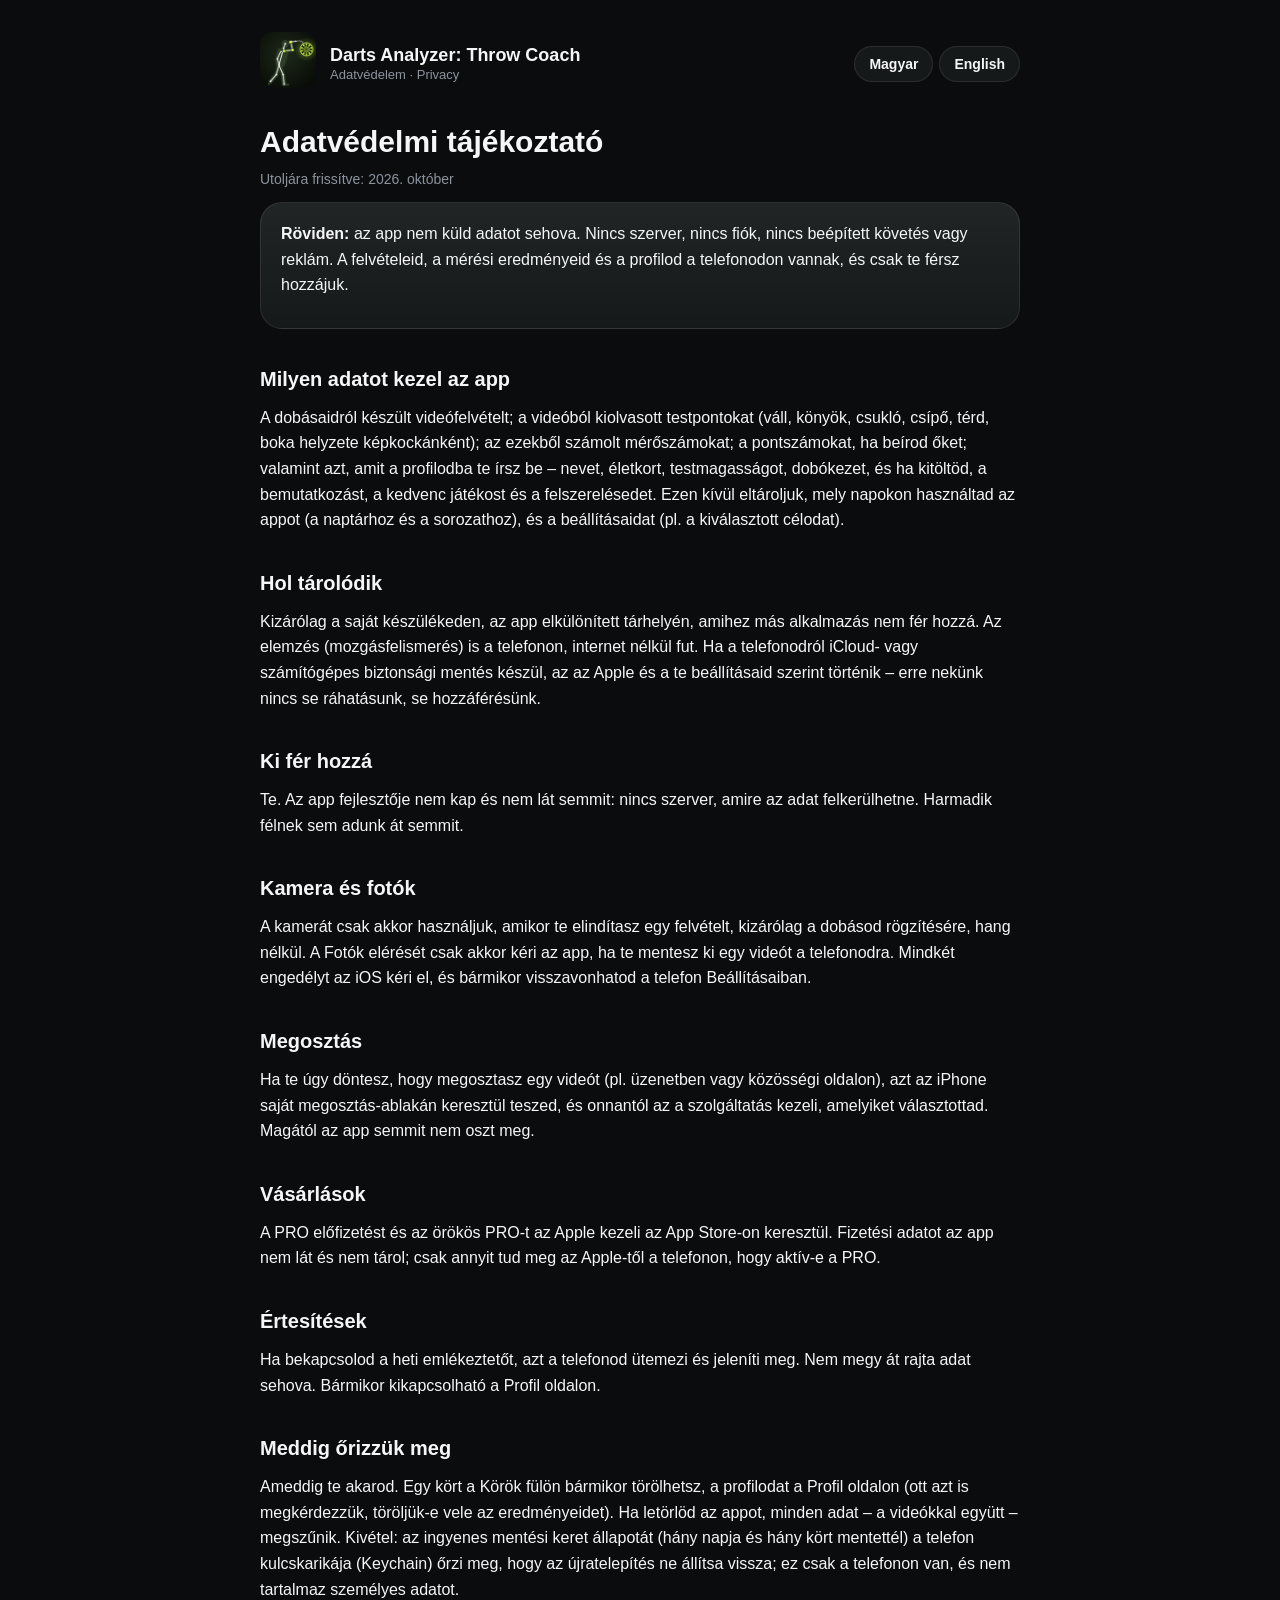
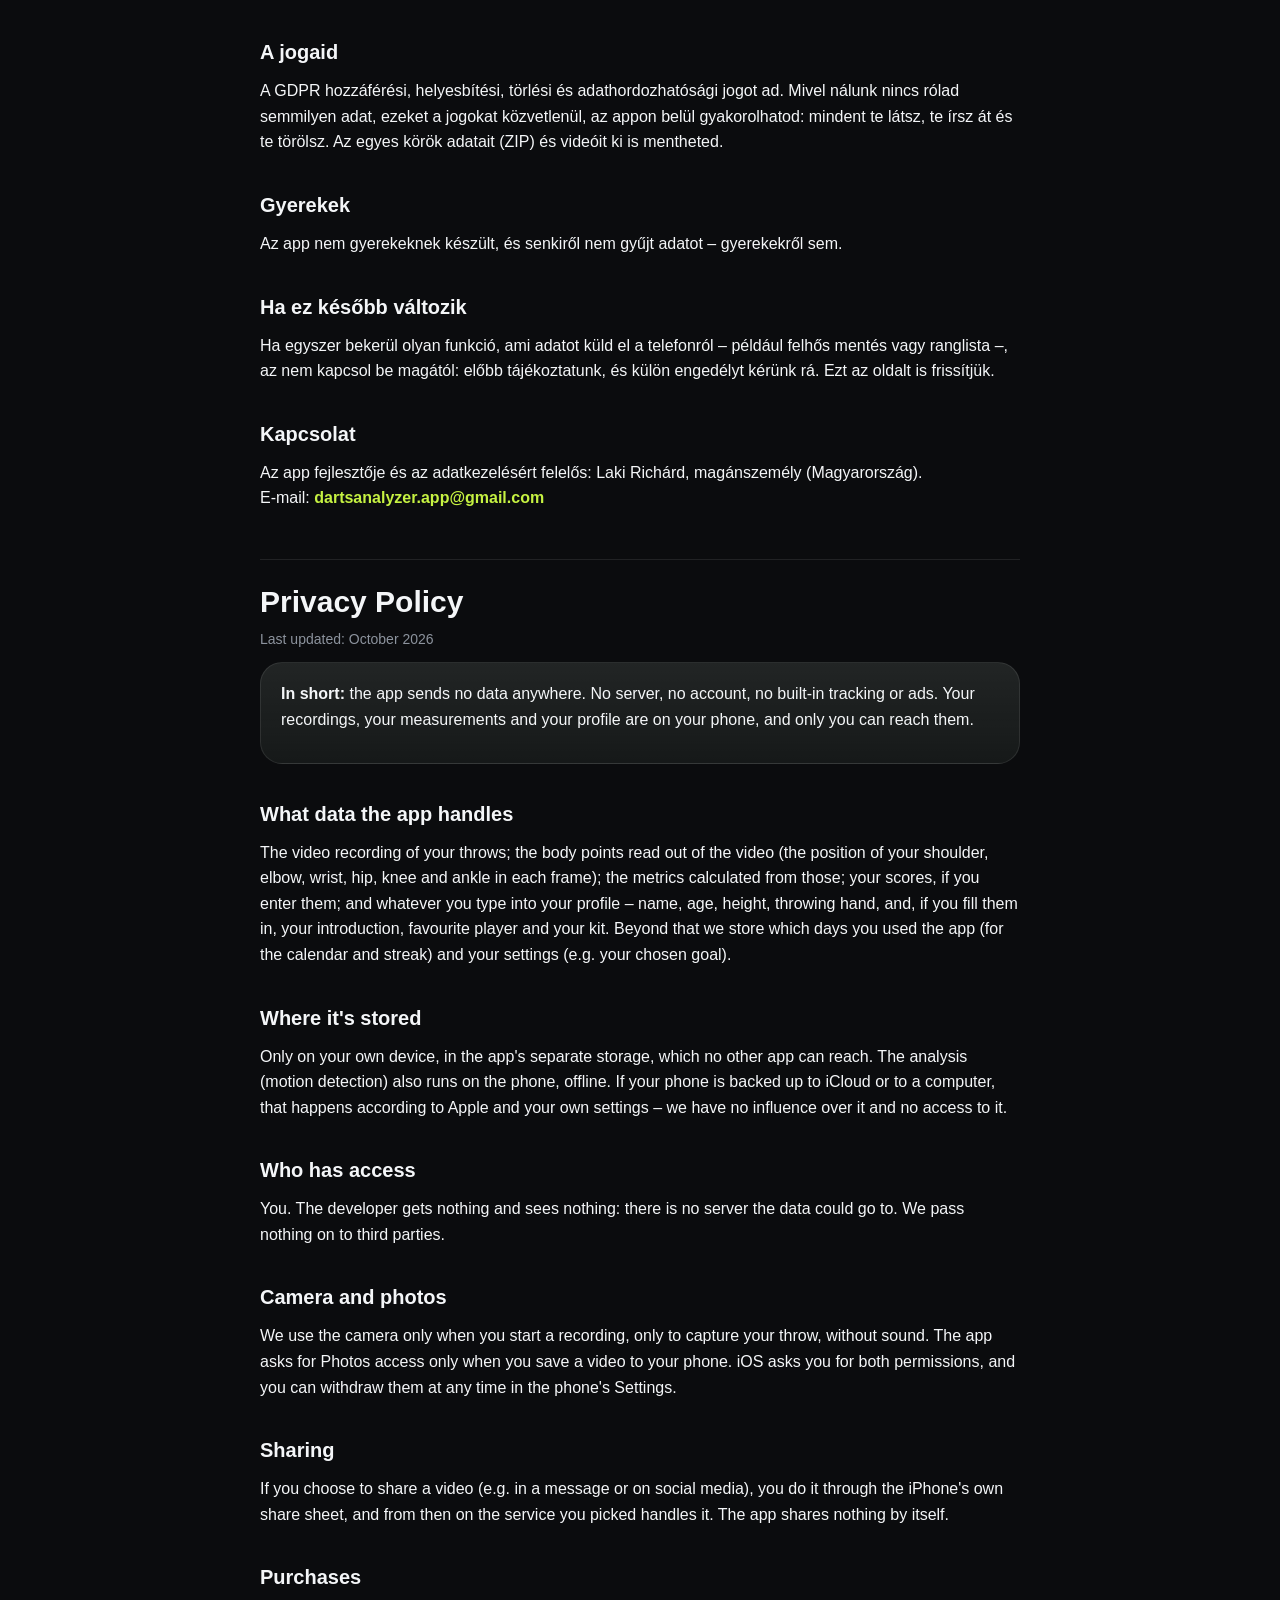
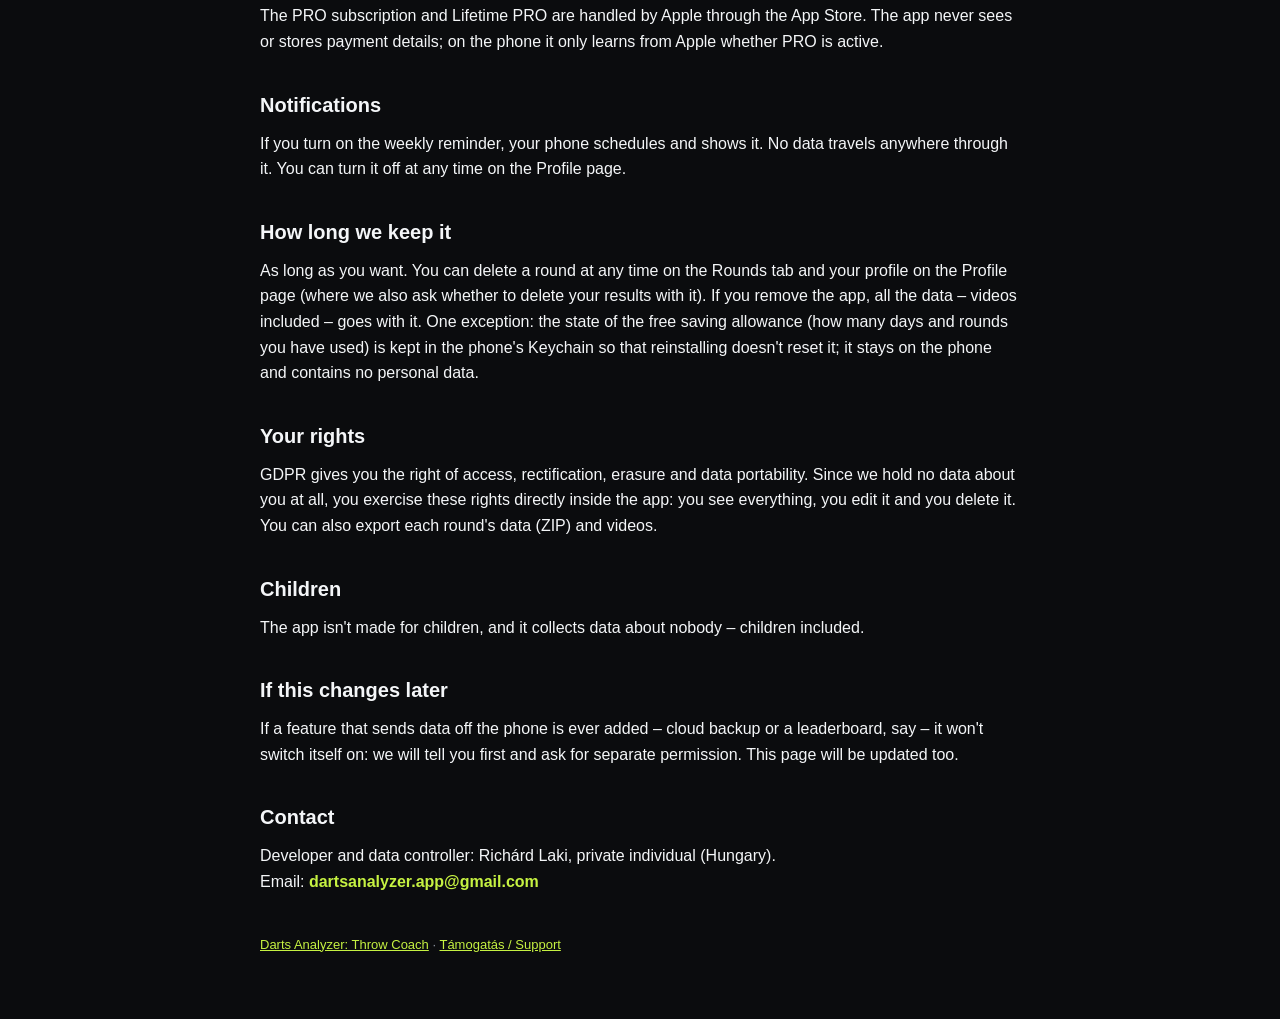
==== privacy.html @ eef60402 "Add files via upload" ====
<!doctype html>
<html lang="hu">
<head>
<meta charset="utf-8">
<meta name="viewport" content="width=device-width, initial-scale=1, viewport-fit=cover">
<title>Adatvédelem – Darts Analyzer</title>
<meta name="description" content="A Darts Analyzer: Throw Coach adatvédelmi tájékoztatója. / Privacy policy.">
<link rel="icon" href="favicon.png">
<link rel="apple-touch-icon" href="apple-touch-icon.png">
<link rel="stylesheet" href="style.css">
</head>
<body>
<div class="wrap">
  <header class="top">
    <a href="index.html"><img src="icon.png" alt="Darts Analyzer"></a>
    <div class="name">Darts Analyzer: Throw Coach<small>Adatvédelem · Privacy</small></div>
    <nav class="lang"><a href="#hu">Magyar</a><a href="#en">English</a></nav>
  </header>

  <!-- ===================== MAGYAR ===================== -->
  <section id="hu">
    <h1>Adatvédelmi tájékoztató</h1>
    <p class="muted">Utoljára frissítve: 2026. október</p>

    <div class="card">
      <p><strong>Röviden:</strong> az app nem küld adatot sehova. Nincs szerver, nincs fiók, nincs beépített követés vagy reklám. A felvételeid, a mérési eredményeid és a profilod a telefonodon vannak, és csak te férsz hozzájuk.</p>
    </div>

    <h2>Milyen adatot kezel az app</h2>
    <p>A dobásaidról készült videófelvételt; a videóból kiolvasott testpontokat (váll, könyök, csukló, csípő, térd, boka helyzete képkockánként); az ezekből számolt mérőszámokat; a pontszámokat, ha beírod őket; valamint azt, amit a profilodba te írsz be – nevet, életkort, testmagasságot, dobókezet, és ha kitöltöd, a bemutatkozást, a kedvenc játékost és a felszerelésedet. Ezen kívül eltároljuk, mely napokon használtad az appot (a naptárhoz és a sorozathoz), és a beállításaidat (pl. a kiválasztott célodat).</p>

    <h2>Hol tárolódik</h2>
    <p>Kizárólag a saját készülékeden, az app elkülönített tárhelyén, amihez más alkalmazás nem fér hozzá. Az elemzés (mozgásfelismerés) is a telefonon, internet nélkül fut. Ha a telefonodról iCloud- vagy számítógépes biztonsági mentés készül, az az Apple és a te beállításaid szerint történik – erre nekünk nincs se ráhatásunk, se hozzáférésünk.</p>

    <h2>Ki fér hozzá</h2>
    <p>Te. Az app fejlesztője nem kap és nem lát semmit: nincs szerver, amire az adat felkerülhetne. Harmadik félnek sem adunk át semmit.</p>

    <h2>Kamera és fotók</h2>
    <p>A kamerát csak akkor használjuk, amikor te elindítasz egy felvételt, kizárólag a dobásod rögzítésére, hang nélkül. A Fotók elérését csak akkor kéri az app, ha te mentesz ki egy videót a telefonodra. Mindkét engedélyt az iOS kéri el, és bármikor visszavonhatod a telefon Beállításaiban.</p>

    <h2>Megosztás</h2>
    <p>Ha te úgy döntesz, hogy megosztasz egy videót (pl. üzenetben vagy közösségi oldalon), azt az iPhone saját megosztás-ablakán keresztül teszed, és onnantól az a szolgáltatás kezeli, amelyiket választottad. Magától az app semmit nem oszt meg.</p>

    <h2>Vásárlások</h2>
    <p>A PRO előfizetést és az örökös PRO-t az Apple kezeli az App Store-on keresztül. Fizetési adatot az app nem lát és nem tárol; csak annyit tud meg az Apple-től a telefonon, hogy aktív-e a PRO.</p>

    <h2>Értesítések</h2>
    <p>Ha bekapcsolod a heti emlékeztetőt, azt a telefonod ütemezi és jeleníti meg. Nem megy át rajta adat sehova. Bármikor kikapcsolható a Profil oldalon.</p>

    <h2>Meddig őrizzük meg</h2>
    <p>Ameddig te akarod. Egy kört a Körök fülön bármikor törölhetsz, a profilodat a Profil oldalon (ott azt is megkérdezzük, töröljük-e vele az eredményeidet). Ha letörlöd az appot, minden adat – a videókkal együtt – megszűnik. Kivétel: az ingyenes mentési keret állapotát (hány napja és hány kört mentettél) a telefon kulcskarikája (Keychain) őrzi meg, hogy az újratelepítés ne állítsa vissza; ez csak a telefonon van, és nem tartalmaz személyes adatot.</p>

    <h2>A jogaid</h2>
    <p>A GDPR hozzáférési, helyesbítési, törlési és adathordozhatósági jogot ad. Mivel nálunk nincs rólad semmilyen adat, ezeket a jogokat közvetlenül, az appon belül gyakorolhatod: mindent te látsz, te írsz át és te törölsz. Az egyes körök adatait (ZIP) és videóit ki is mentheted.</p>

    <h2>Gyerekek</h2>
    <p>Az app nem gyerekeknek készült, és senkiről nem gyűjt adatot – gyerekekről sem.</p>

    <h2>Ha ez később változik</h2>
    <p>Ha egyszer bekerül olyan funkció, ami adatot küld el a telefonról – például felhős mentés vagy ranglista –, az nem kapcsol be magától: előbb tájékoztatunk, és külön engedélyt kérünk rá. Ezt az oldalt is frissítjük.</p>

    <h2>Kapcsolat</h2>
    <p>Az app fejlesztője és az adatkezelésért felelős: Laki Richárd, magánszemély (Magyarország).<br>
    E-mail: <span class="email">dartsanalyzer.app@gmail.com</span></p>
  </section>

  <hr>

  <!-- ===================== ENGLISH ===================== -->
  <section id="en" lang="en">
    <h1>Privacy Policy</h1>
    <p class="muted">Last updated: October 2026</p>

    <div class="card">
      <p><strong>In short:</strong> the app sends no data anywhere. No server, no account, no built-in tracking or ads. Your recordings, your measurements and your profile are on your phone, and only you can reach them.</p>
    </div>

    <h2>What data the app handles</h2>
    <p>The video recording of your throws; the body points read out of the video (the position of your shoulder, elbow, wrist, hip, knee and ankle in each frame); the metrics calculated from those; your scores, if you enter them; and whatever you type into your profile – name, age, height, throwing hand, and, if you fill them in, your introduction, favourite player and your kit. Beyond that we store which days you used the app (for the calendar and streak) and your settings (e.g. your chosen goal).</p>

    <h2>Where it's stored</h2>
    <p>Only on your own device, in the app's separate storage, which no other app can reach. The analysis (motion detection) also runs on the phone, offline. If your phone is backed up to iCloud or to a computer, that happens according to Apple and your own settings – we have no influence over it and no access to it.</p>

    <h2>Who has access</h2>
    <p>You. The developer gets nothing and sees nothing: there is no server the data could go to. We pass nothing on to third parties.</p>

    <h2>Camera and photos</h2>
    <p>We use the camera only when you start a recording, only to capture your throw, without sound. The app asks for Photos access only when you save a video to your phone. iOS asks you for both permissions, and you can withdraw them at any time in the phone's Settings.</p>

    <h2>Sharing</h2>
    <p>If you choose to share a video (e.g. in a message or on social media), you do it through the iPhone's own share sheet, and from then on the service you picked handles it. The app shares nothing by itself.</p>

    <h2>Purchases</h2>
    <p>The PRO subscription and Lifetime PRO are handled by Apple through the App Store. The app never sees or stores payment details; on the phone it only learns from Apple whether PRO is active.</p>

    <h2>Notifications</h2>
    <p>If you turn on the weekly reminder, your phone schedules and shows it. No data travels anywhere through it. You can turn it off at any time on the Profile page.</p>

    <h2>How long we keep it</h2>
    <p>As long as you want. You can delete a round at any time on the Rounds tab and your profile on the Profile page (where we also ask whether to delete your results with it). If you remove the app, all the data – videos included – goes with it. One exception: the state of the free saving allowance (how many days and rounds you have used) is kept in the phone's Keychain so that reinstalling doesn't reset it; it stays on the phone and contains no personal data.</p>

    <h2>Your rights</h2>
    <p>GDPR gives you the right of access, rectification, erasure and data portability. Since we hold no data about you at all, you exercise these rights directly inside the app: you see everything, you edit it and you delete it. You can also export each round's data (ZIP) and videos.</p>

    <h2>Children</h2>
    <p>The app isn't made for children, and it collects data about nobody – children included.</p>

    <h2>If this changes later</h2>
    <p>If a feature that sends data off the phone is ever added – cloud backup or a leaderboard, say – it won't switch itself on: we will tell you first and ask for separate permission. This page will be updated too.</p>

    <h2>Contact</h2>
    <p>Developer and data controller: Richárd Laki, private individual (Hungary).<br>
    Email: <span class="email">dartsanalyzer.app@gmail.com</span></p>
  </section>

  <footer><a href="index.html">Darts Analyzer: Throw Coach</a> · <a href="support.html">Támogatás / Support</a></footer>
</div>
</body>
</html>
---- style.css ----
:root {
  --bg: #0B0C0E;
  --card: #161919;
  --stroke: rgba(255,255,255,0.09);
  --text: #F4F6F8;
  --muted: #8C939D;
  --accent: #C6F242;
  --ink: #0B0C0E;
  color-scheme: dark;
}
* { box-sizing: border-box; }
html { -webkit-text-size-adjust: 100%; }
body {
  margin: 0;
  background:
    radial-gradient(900px 500px at 15% -10%, rgba(198,242,66,0.14), transparent 60%),
    var(--bg);
  color: var(--text);
  font: 16px/1.6 -apple-system, BlinkMacSystemFont, "SF Pro Text", "Segoe UI", Roboto, Helvetica, Arial, sans-serif;
  padding: 0 16px;
}
.wrap { max-width: 760px; margin: 0 auto; padding: 32px 0 64px; }
a { color: var(--accent); }
header.top { display: flex; align-items: center; gap: 14px; margin-bottom: 28px; }
header.top img { width: 56px; height: 56px; border-radius: 13px; }
header.top .name { font-weight: 700; font-size: 18px; line-height: 1.2; }
header.top .name small { display: block; color: var(--muted); font-weight: 500; font-size: 13px; }
nav.lang { margin-left: auto; display: flex; gap: 6px; flex-wrap: wrap; }
nav.lang a, .pill {
  display: inline-block; padding: 6px 14px; border-radius: 999px;
  border: 1px solid var(--stroke); background: var(--card);
  color: var(--text); text-decoration: none; font-size: 14px; font-weight: 600;
}
h1 { font-size: 30px; line-height: 1.2; margin: 0 0 8px; text-wrap: balance; }
h2 { font-size: 20px; margin: 34px 0 10px; }
h3 { font-size: 16px; margin: 0 0 6px; }
p { margin: 0 0 12px; }
.muted { color: var(--muted); font-size: 14px; }
.card {
  background: linear-gradient(rgba(255,255,255,0.05), rgba(255,255,255,0)) , var(--card);
  border: 1px solid var(--stroke); border-radius: 22px;
  padding: 18px 20px; margin: 12px 0;
}
.grid { display: grid; grid-template-columns: repeat(auto-fit, minmax(220px, 1fr)); gap: 12px; }
.grid .card { margin: 0; }
.btn {
  display: inline-block; padding: 13px 22px; border-radius: 999px;
  background: var(--accent); color: var(--ink); font-weight: 700; text-decoration: none;
}
.email { font-weight: 700; color: var(--accent); user-select: all; word-break: break-all; }
hr { border: 0; border-top: 1px solid var(--stroke); margin: 48px 0 24px; }
ul { padding-left: 20px; margin: 0 0 12px; }
li { margin: 4px 0; }
details { border-top: 1px solid var(--stroke); padding: 12px 0; }
details:first-of-type { border-top: 0; }
summary { cursor: pointer; font-weight: 600; }
details p, details ul { margin-top: 8px; }
footer { color: var(--muted); font-size: 13px; margin-top: 40px; }
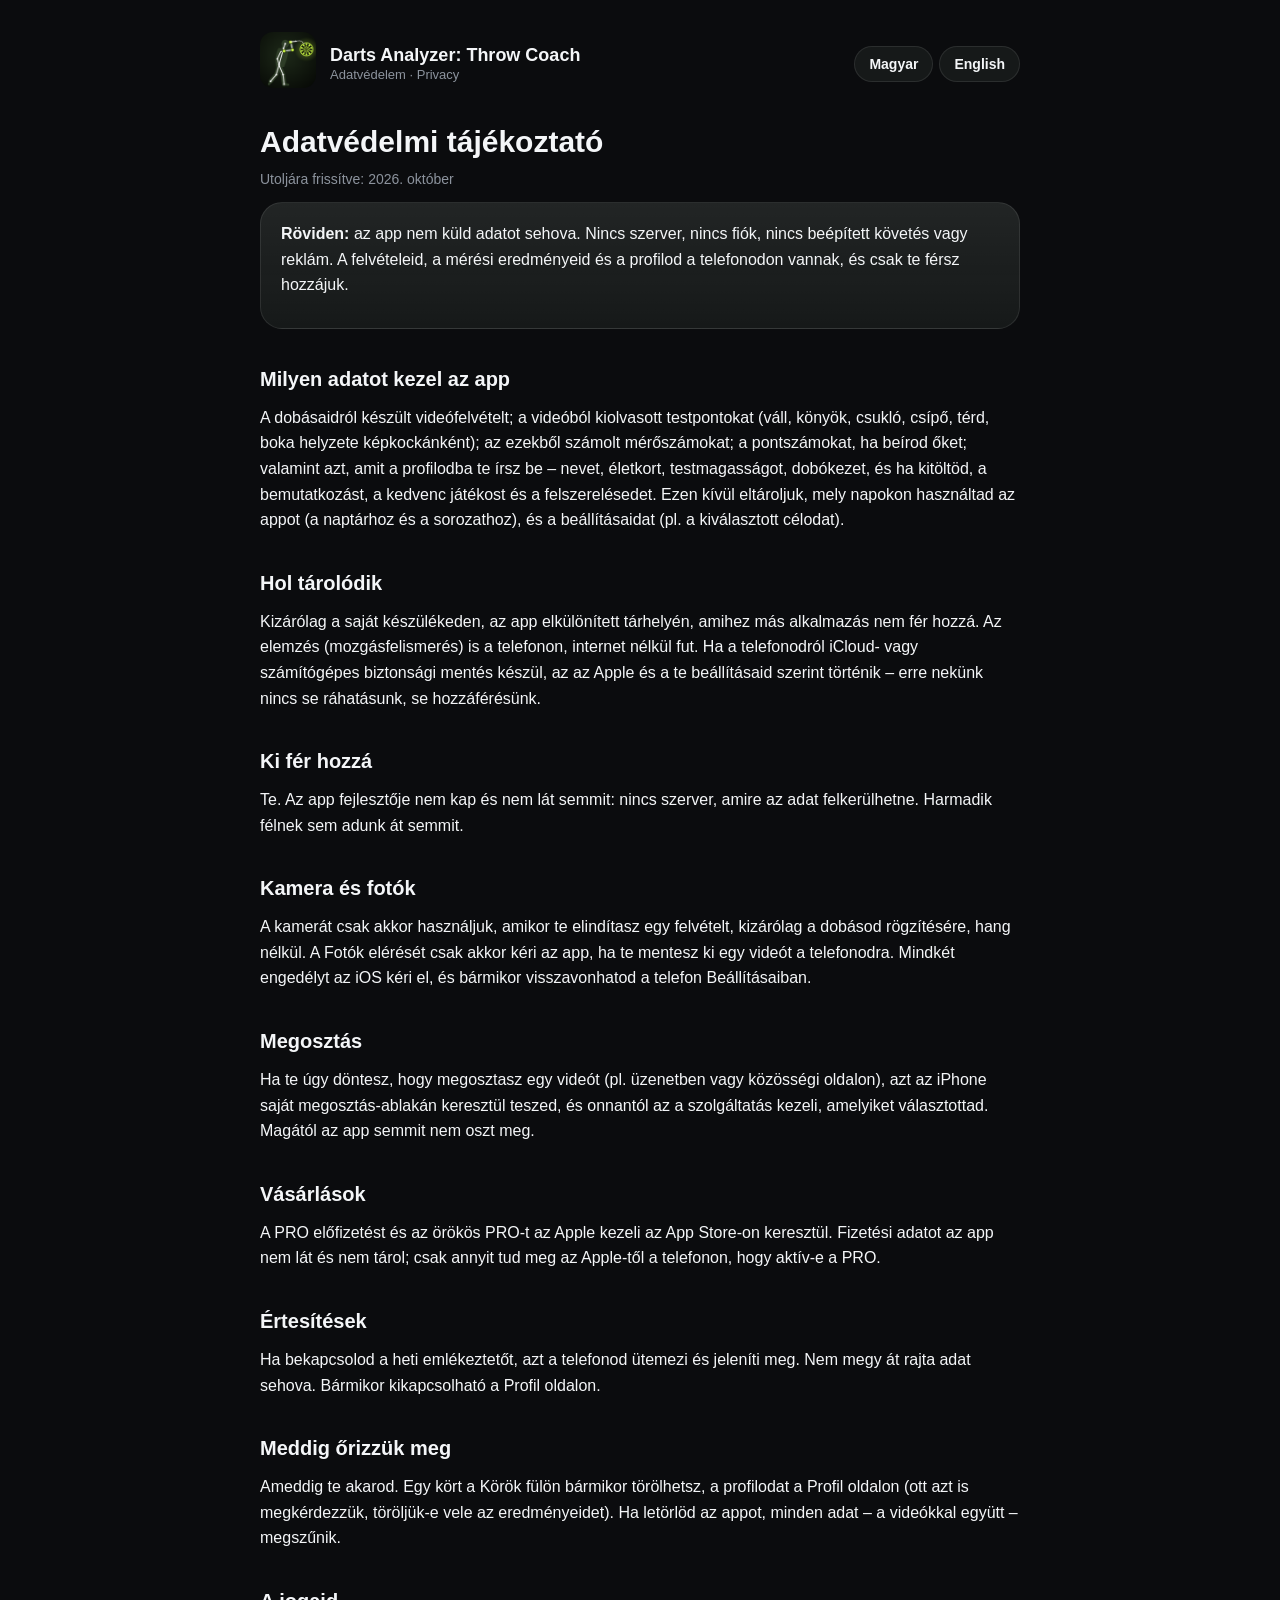
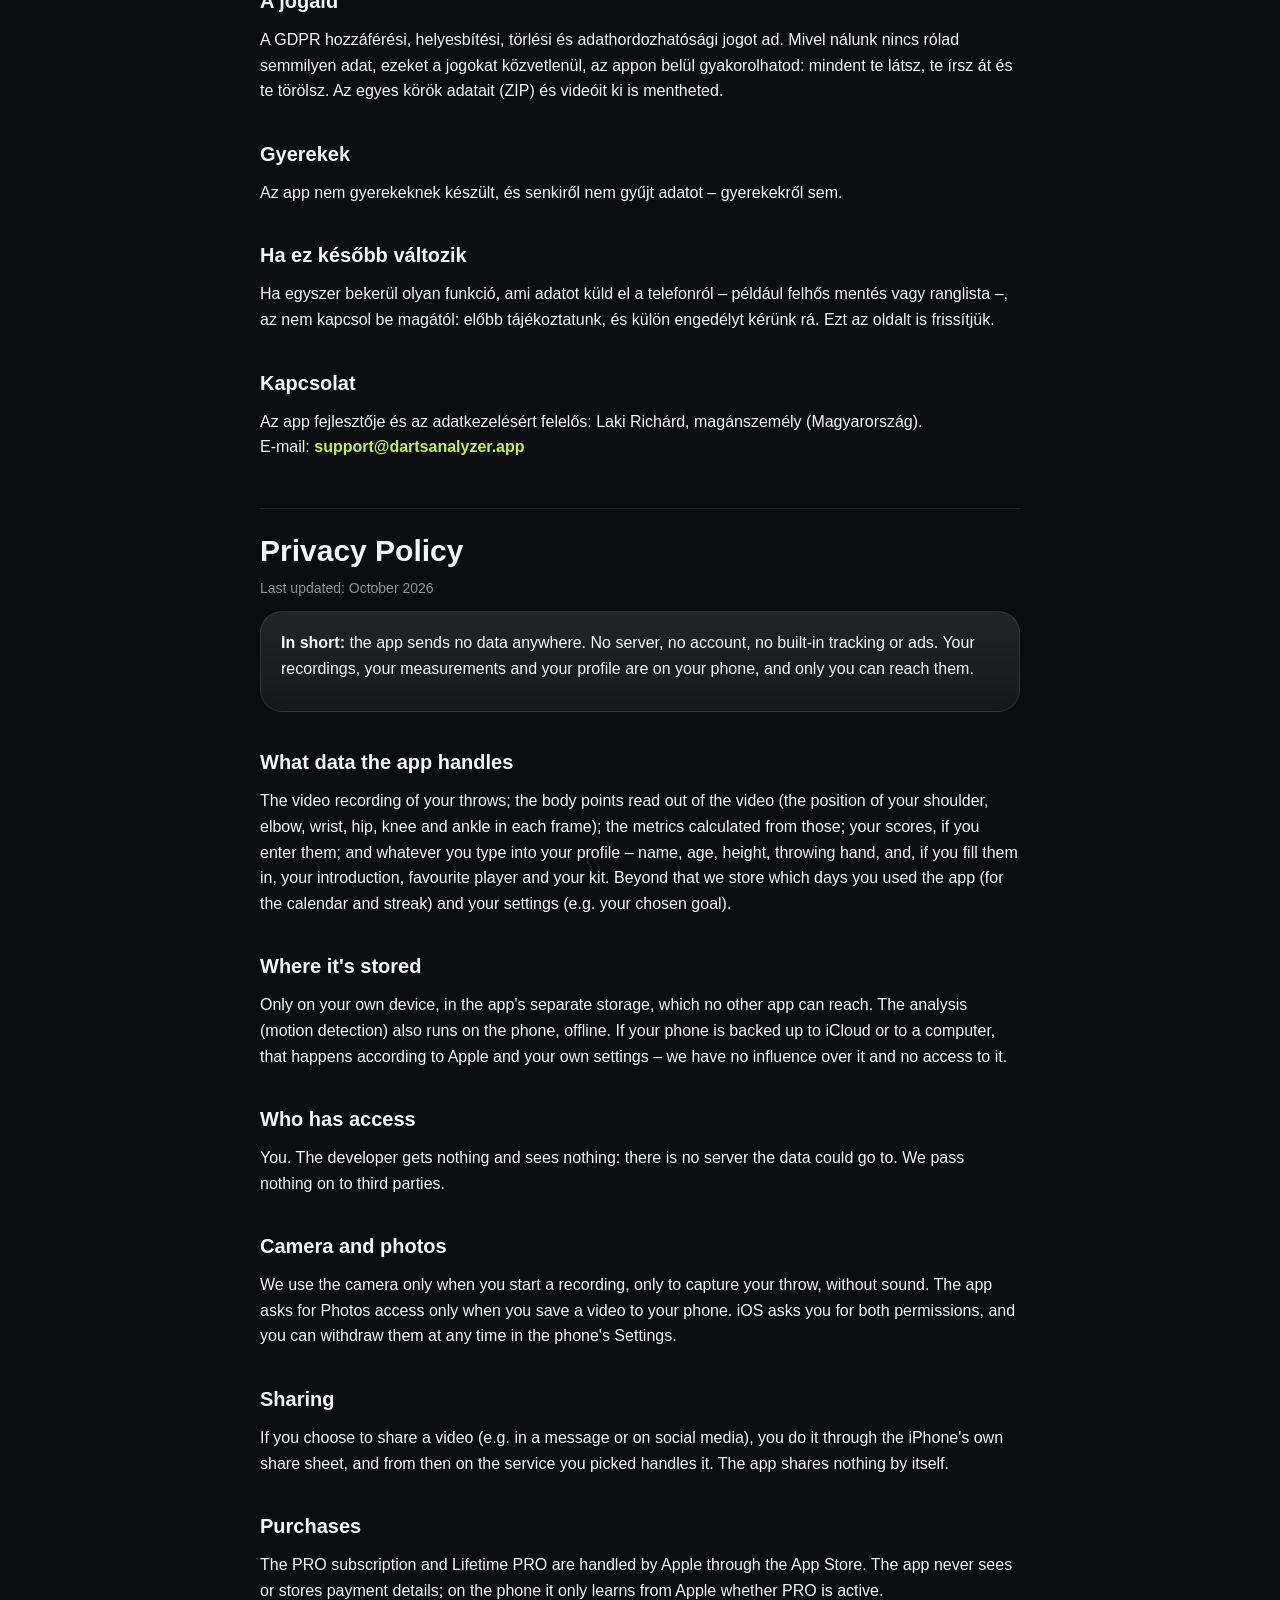
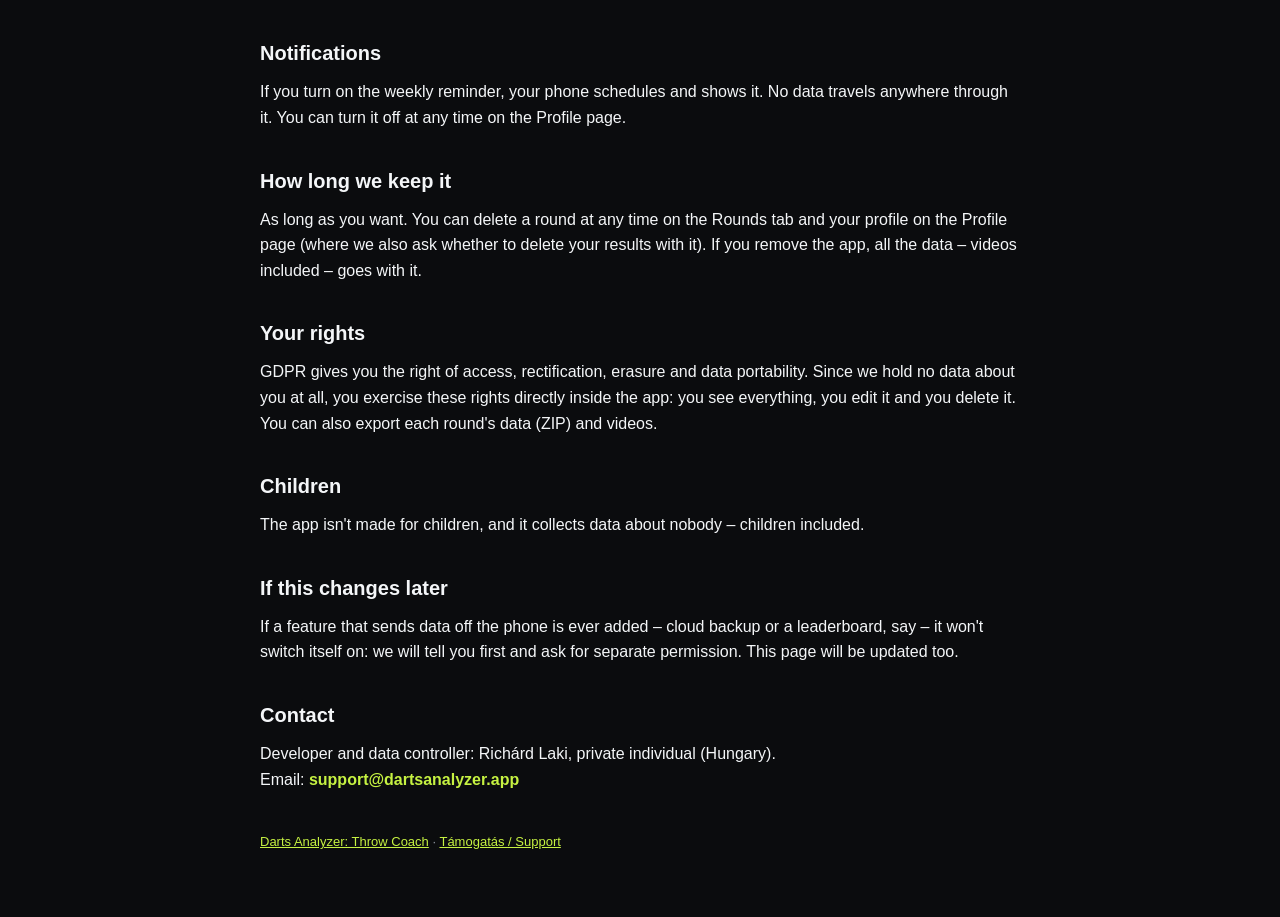
==== commit e0935b3c: "Add files via upload" ====
--- a/privacy.html
+++ b/privacy.html
@@ -48,7 +48,7 @@
     <p>Ha bekapcsolod a heti emlékeztetőt, azt a telefonod ütemezi és jeleníti meg. Nem megy át rajta adat sehova. Bármikor kikapcsolható a Profil oldalon.</p>
 
     <h2>Meddig őrizzük meg</h2>
-    <p>Ameddig te akarod. Egy kört a Körök fülön bármikor törölhetsz, a profilodat a Profil oldalon (ott azt is megkérdezzük, töröljük-e vele az eredményeidet). Ha letörlöd az appot, minden adat – a videókkal együtt – megszűnik. Kivétel: az ingyenes mentési keret állapotát (hány napja és hány kört mentettél) a telefon kulcskarikája (Keychain) őrzi meg, hogy az újratelepítés ne állítsa vissza; ez csak a telefonon van, és nem tartalmaz személyes adatot.</p>
+    <p>Ameddig te akarod. Egy kört a Körök fülön bármikor törölhetsz, a profilodat a Profil oldalon (ott azt is megkérdezzük, töröljük-e vele az eredményeidet). Ha letörlöd az appot, minden adat – a videókkal együtt – megszűnik.</p>
 
     <h2>A jogaid</h2>
     <p>A GDPR hozzáférési, helyesbítési, törlési és adathordozhatósági jogot ad. Mivel nálunk nincs rólad semmilyen adat, ezeket a jogokat közvetlenül, az appon belül gyakorolhatod: mindent te látsz, te írsz át és te törölsz. Az egyes körök adatait (ZIP) és videóit ki is mentheted.</p>
@@ -61,7 +61,7 @@
 
     <h2>Kapcsolat</h2>
     <p>Az app fejlesztője és az adatkezelésért felelős: Laki Richárd, magánszemély (Magyarország).<br>
-    E-mail: <span class="email">dartsanalyzer.app@gmail.com</span></p>
+    E-mail: <span class="email">support@dartsanalyzer.app</span></p>
   </section>
 
   <hr>
@@ -97,7 +97,7 @@
     <p>If you turn on the weekly reminder, your phone schedules and shows it. No data travels anywhere through it. You can turn it off at any time on the Profile page.</p>
 
     <h2>How long we keep it</h2>
-    <p>As long as you want. You can delete a round at any time on the Rounds tab and your profile on the Profile page (where we also ask whether to delete your results with it). If you remove the app, all the data – videos included – goes with it. One exception: the state of the free saving allowance (how many days and rounds you have used) is kept in the phone's Keychain so that reinstalling doesn't reset it; it stays on the phone and contains no personal data.</p>
+    <p>As long as you want. You can delete a round at any time on the Rounds tab and your profile on the Profile page (where we also ask whether to delete your results with it). If you remove the app, all the data – videos included – goes with it.</p>
 
     <h2>Your rights</h2>
     <p>GDPR gives you the right of access, rectification, erasure and data portability. Since we hold no data about you at all, you exercise these rights directly inside the app: you see everything, you edit it and you delete it. You can also export each round's data (ZIP) and videos.</p>
@@ -110,7 +110,7 @@
 
     <h2>Contact</h2>
     <p>Developer and data controller: Richárd Laki, private individual (Hungary).<br>
-    Email: <span class="email">dartsanalyzer.app@gmail.com</span></p>
+    Email: <span class="email">support@dartsanalyzer.app</span></p>
   </section>
 
   <footer><a href="index.html">Darts Analyzer: Throw Coach</a> · <a href="support.html">Támogatás / Support</a></footer>
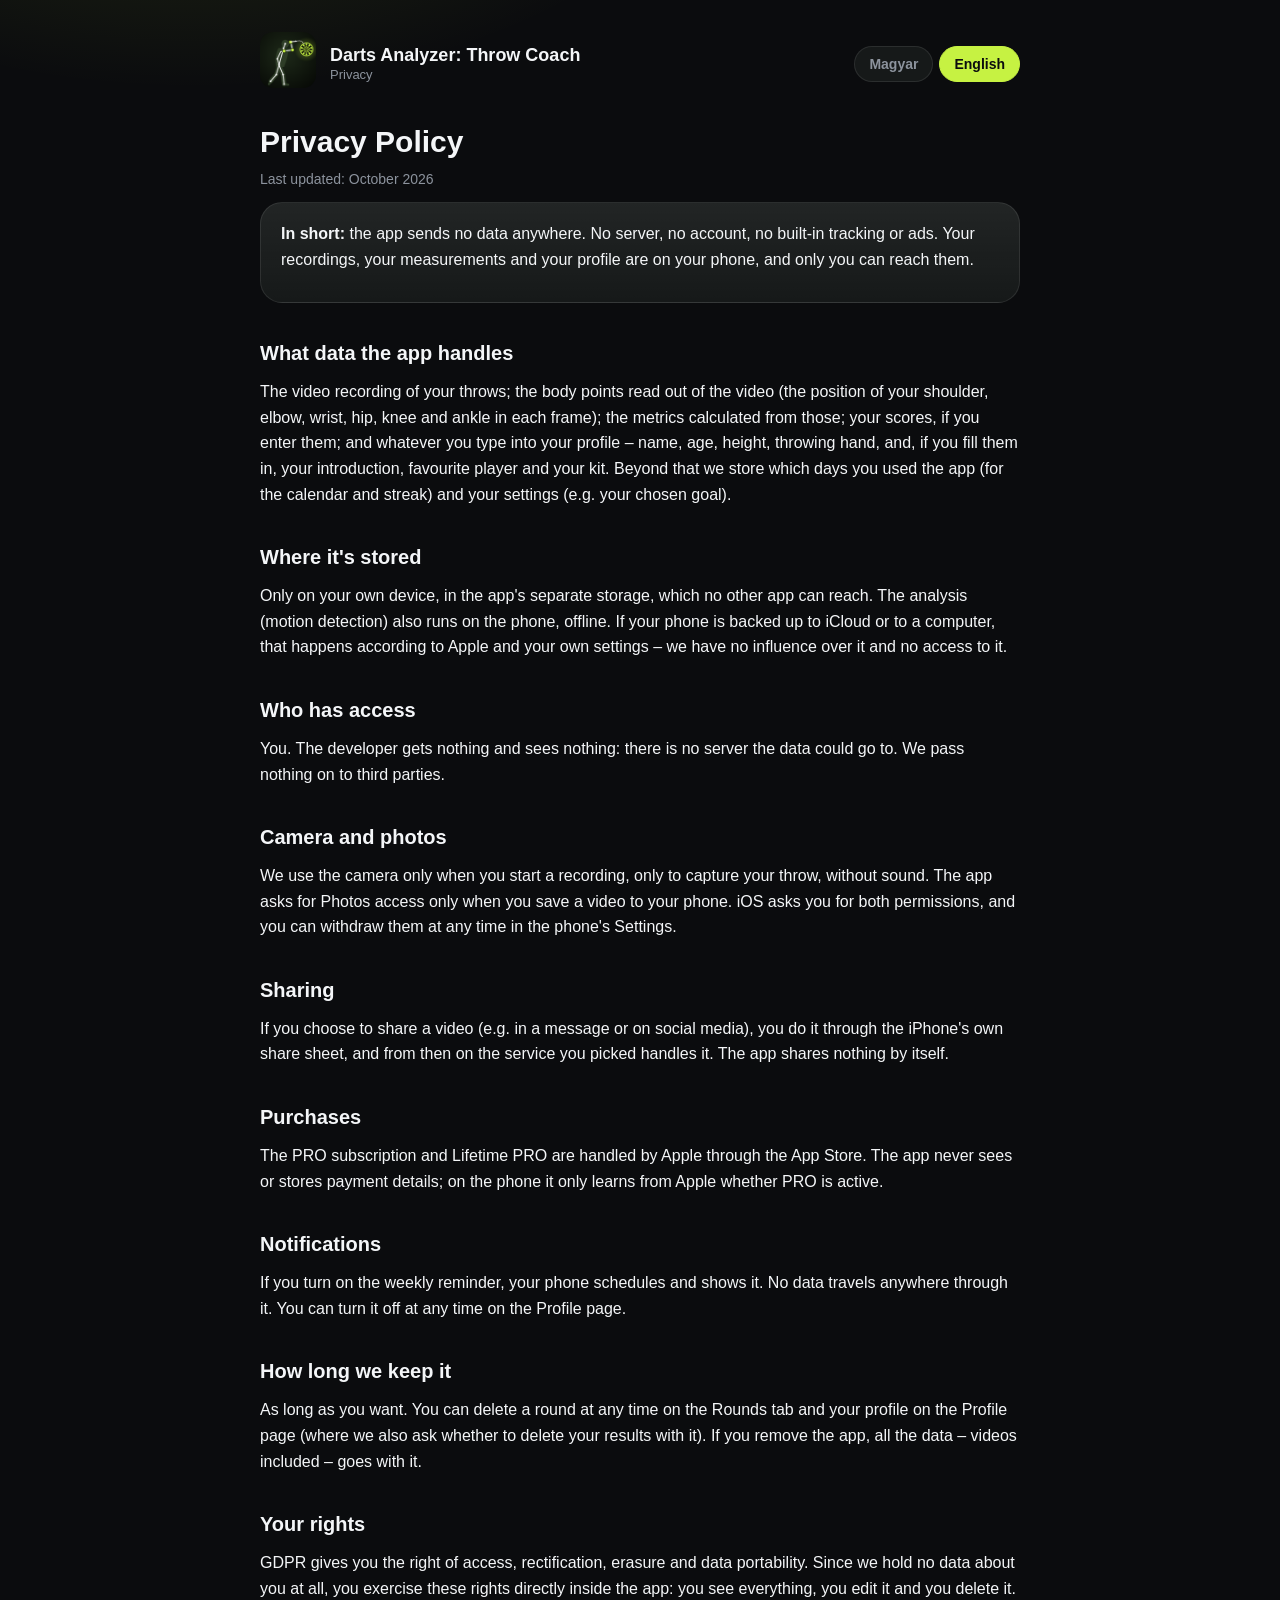
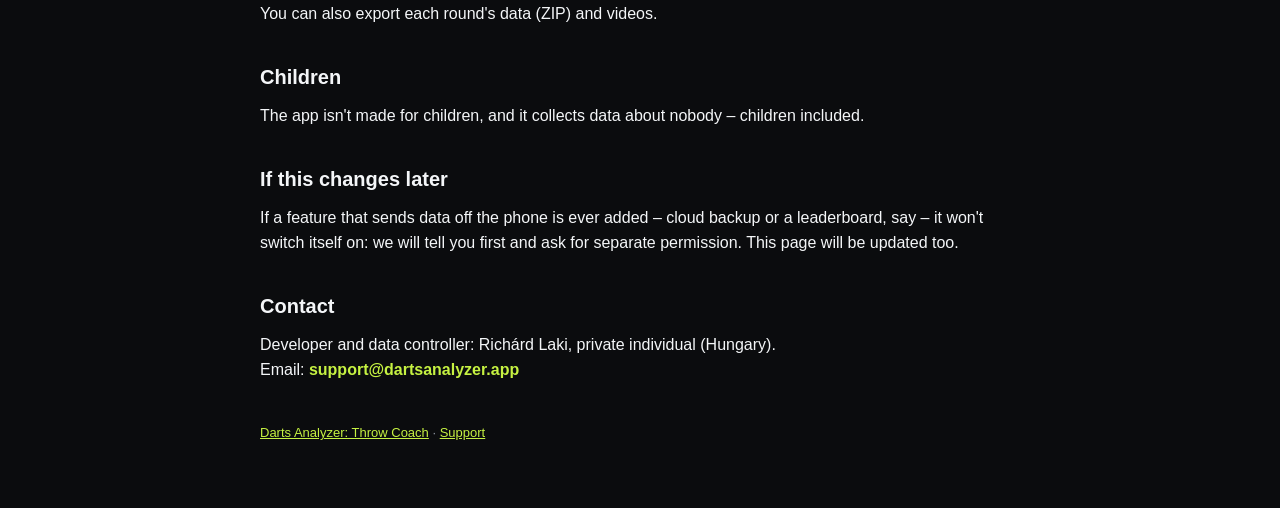
==== commit ad976fac: "Add files via upload" ====
--- a/privacy.html
+++ b/privacy.html
@@ -1,10 +1,10 @@
 <!doctype html>
-<html lang="hu">
+<html lang="en">
 <head>
 <meta charset="utf-8">
 <meta name="viewport" content="width=device-width, initial-scale=1, viewport-fit=cover">
-<title>Adatvédelem – Darts Analyzer</title>
-<meta name="description" content="A Darts Analyzer: Throw Coach adatvédelmi tájékoztatója. / Privacy policy.">
+<title>Privacy – Darts Analyzer</title>
+<meta name="description" content="Darts Analyzer: Throw Coach privacy policy.">
 <link rel="icon" href="favicon.png">
 <link rel="apple-touch-icon" href="apple-touch-icon.png">
 <link rel="stylesheet" href="style.css">
@@ -13,12 +13,12 @@
 <div class="wrap">
   <header class="top">
     <a href="index.html"><img src="icon.png" alt="Darts Analyzer"></a>
-    <div class="name">Darts Analyzer: Throw Coach<small>Adatvédelem · Privacy</small></div>
-    <nav class="lang"><a href="#hu">Magyar</a><a href="#en">English</a></nav>
+    <div class="name">Darts Analyzer: Throw Coach<small><span data-lang="hu" hidden>Adatvédelem</span><span data-lang="en">Privacy</span></small></div>
+    <nav class="lang"><button type="button" data-set-lang="hu">Magyar</button><button type="button" data-set-lang="en">English</button></nav>
   </header>
 
   <!-- ===================== MAGYAR ===================== -->
-  <section id="hu">
+  <section id="hu" data-lang="hu" hidden>
     <h1>Adatvédelmi tájékoztató</h1>
     <p class="muted">Utoljára frissítve: 2026. október</p>
 
@@ -64,10 +64,8 @@
     E-mail: <span class="email">support@dartsanalyzer.app</span></p>
   </section>
 
-  <hr>
-
   <!-- ===================== ENGLISH ===================== -->
-  <section id="en" lang="en">
+  <section id="en" lang="en" data-lang="en">
     <h1>Privacy Policy</h1>
     <p class="muted">Last updated: October 2026</p>
 
@@ -113,7 +111,32 @@
     Email: <span class="email">support@dartsanalyzer.app</span></p>
   </section>
 
-  <footer><a href="index.html">Darts Analyzer: Throw Coach</a> · <a href="support.html">Támogatás / Support</a></footer>
+  <footer><span data-lang="hu" hidden><a href="index.html">Darts Analyzer: Throw Coach</a> · <a href="support.html">Támogatás</a></span><span data-lang="en"><a href="index.html">Darts Analyzer: Throw Coach</a> · <a href="support.html">Support</a></span></footer>
 </div>
+<script>
+(function () {
+  // Egyszerre csak egy nyelv látszik. Alapból angol; a választást
+  // megjegyezzük, és a #hu / #en cím is működik.
+  var titles = {hu: 'Adatvédelem – Darts Analyzer', en: 'Privacy – Darts Analyzer'};
+  function setLang(l) {
+    document.documentElement.lang = l;
+    document.title = titles[l];
+    document.querySelectorAll('[data-lang]').forEach(function (el) {
+      el.hidden = el.getAttribute('data-lang') !== l;
+    });
+    document.querySelectorAll('[data-set-lang]').forEach(function (b) {
+      b.classList.toggle('on', b.getAttribute('data-set-lang') === l);
+    });
+    try { localStorage.setItem('lang', l); } catch (e) {}
+  }
+  document.querySelectorAll('[data-set-lang]').forEach(function (b) {
+    b.addEventListener('click', function () { setLang(b.getAttribute('data-set-lang')); });
+  });
+  var saved = null;
+  try { saved = localStorage.getItem('lang'); } catch (e) {}
+  var fromHash = location.hash === '#hu' ? 'hu' : (location.hash === '#en' ? 'en' : null);
+  setLang(fromHash || saved || 'en');
+})();
+</script>
 </body>
 </html>
--- a/style.css
+++ b/style.css
@@ -56,3 +56,76 @@
 summary { cursor: pointer; font-weight: 600; }
 details p, details ul { margin-top: 8px; }
 footer { color: var(--muted); font-size: 13px; margin-top: 40px; }
+
+/* ---------- Főoldal (index.html) ---------- */
+.wrap.wide { max-width: 1040px; }
+nav.lang button {
+  font: inherit; cursor: pointer;
+  display: inline-block; padding: 6px 14px; border-radius: 999px;
+  border: 1px solid var(--stroke); background: var(--card);
+  color: var(--muted); font-size: 14px; font-weight: 600;
+}
+nav.lang button.on { color: var(--ink); background: var(--accent); border-color: var(--accent); }
+
+.hero {
+  display: grid; grid-template-columns: 1.05fr 0.95fr; gap: 40px;
+  align-items: center; padding: 24px 0 56px;
+}
+.hero-text { min-width: 0; }
+.eyebrow { color: var(--accent); font-weight: 700; font-size: 13px; letter-spacing: 0.12em; text-transform: uppercase; margin-bottom: 14px; }
+.hero h1 { font-size: clamp(36px, 6vw, 58px); line-height: 1.03; letter-spacing: -0.02em; margin-bottom: 18px; }
+.hero h1 span { color: var(--accent); }
+.lead { font-size: 18px; color: #c9ced4; max-width: 34em; margin-bottom: 26px; }
+.cta { display: flex; gap: 12px; flex-wrap: wrap; margin-bottom: 12px; }
+.btn.soon { background: rgba(198,242,66,0.12); color: var(--accent); border: 1px solid rgba(198,242,66,0.45); cursor: default; }
+.small { color: var(--muted); font-size: 13px; }
+
+.showcase { display: flex; flex-direction: column; align-items: center; min-width: 0; }
+.phone-row { display: flex; align-items: center; gap: 14px; }
+.phone {
+  position: relative; width: 272px; aspect-ratio: 295 / 640; max-width: 62vw;
+  border-radius: 46px; padding: 11px;
+  background: linear-gradient(145deg, #3a3f41, #15181a 45%, #2b2f31);
+  box-shadow: 0 0 0 1px rgba(255,255,255,0.10) inset, 0 30px 80px rgba(0,0,0,0.6), 0 0 90px rgba(198,242,66,0.12);
+  cursor: pointer;
+}
+.phone .screen { position: relative; width: 100%; height: 100%; border-radius: 36px; overflow: hidden; background: #000; touch-action: pan-y; }
+.phone .island { position: absolute; z-index: 2; top: 20px; left: 50%; transform: translateX(-50%); width: 30%; height: 22px; border-radius: 999px; background: #000; }
+.track { display: flex; height: 100%; transition: transform 0.45s cubic-bezier(.2,.7,.2,1); }
+.track img { flex: 0 0 100%; width: 100%; height: 100%; object-fit: cover; user-select: none; -webkit-user-select: none; }
+.arrow {
+  flex: 0 0 auto; width: 44px; height: 44px; border-radius: 50%;
+  border: 1px solid var(--stroke); background: var(--card); color: var(--text);
+  font-size: 26px; line-height: 1; cursor: pointer;
+}
+.arrow:hover { border-color: var(--accent); color: var(--accent); }
+.caption { min-height: 2.8em; margin: 20px 0 8px; text-align: center; font-weight: 600; max-width: 22em; }
+.dots { display: flex; flex-wrap: wrap; justify-content: center; gap: 6px; max-width: 300px; }
+.dots button { width: 8px; height: 8px; padding: 0; border: 0; border-radius: 999px; background: rgba(255,255,255,0.22); cursor: pointer; transition: width .25s, background .25s; }
+.dots button.on { width: 22px; background: var(--accent); }
+
+.features { display: grid; grid-template-columns: repeat(auto-fit, minmax(220px, 1fr)); gap: 12px; }
+.features .card, .info .card { margin: 0; }
+.features h3 { color: var(--accent); }
+.features p { color: #c9ced4; font-size: 15px; margin: 0; }
+.info { display: grid; grid-template-columns: repeat(auto-fit, minmax(240px, 1fr)); gap: 12px; margin-top: 12px; }
+.card.link { text-decoration: none; color: var(--text); transition: border-color .2s; }
+.card.link:hover { border-color: rgba(198,242,66,0.5); }
+.card.link h3::after { content: " →"; color: var(--accent); }
+body.home footer { text-align: center; margin-top: 48px; }
+
+@media (max-width: 820px) {
+  .hero { grid-template-columns: 1fr; gap: 28px; padding-top: 8px; text-align: center; }
+  .lead { margin-left: auto; margin-right: auto; }
+  .cta { justify-content: center; }
+  .arrow { width: 38px; height: 38px; font-size: 22px; }
+  .phone-row { gap: 8px; }
+}
+body.home footer .email { white-space: nowrap; word-break: normal; }
+@media (max-width: 480px) {
+  header.top { gap: 10px; }
+  header.top img { width: 44px; height: 44px; border-radius: 10px; }
+  header.top .name { font-size: 16px; }
+  nav.lang { flex-wrap: nowrap; gap: 4px; }
+  nav.lang button, nav.lang a { padding: 5px 10px; font-size: 13px; }
+}
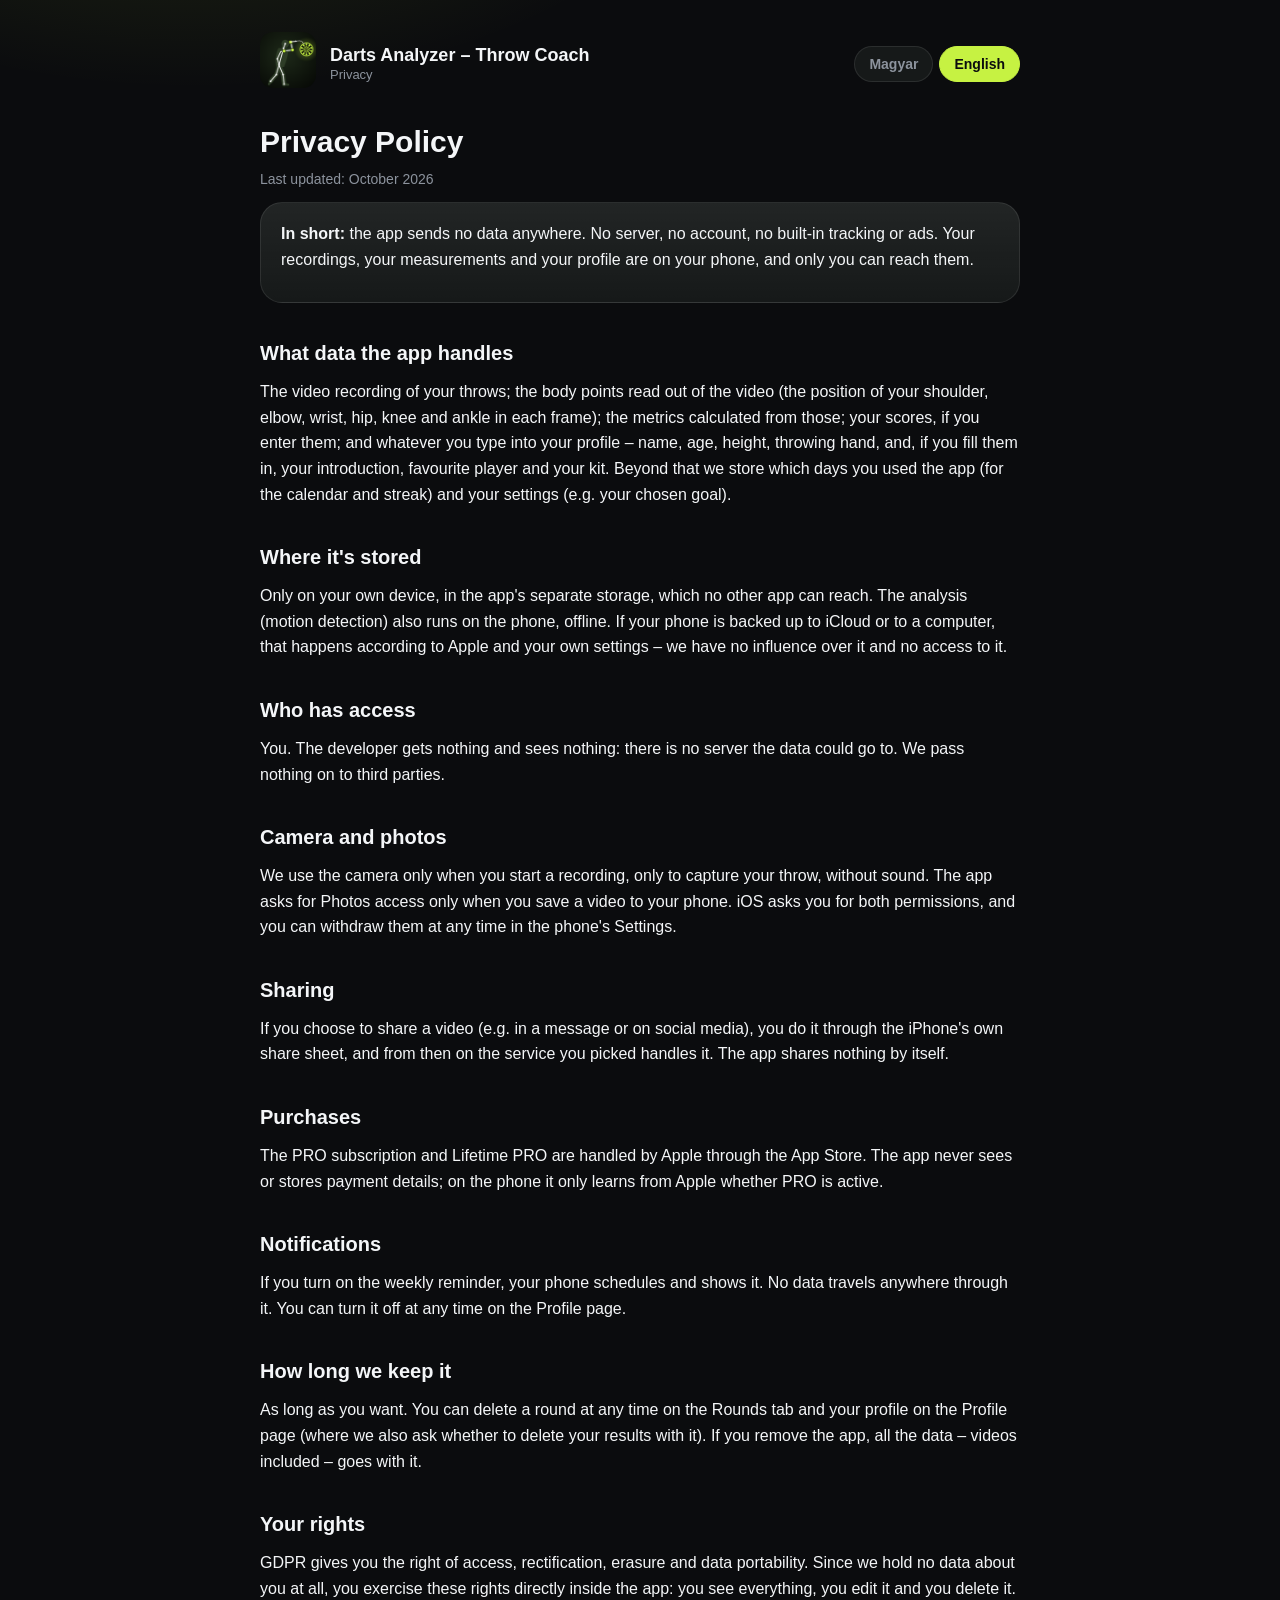
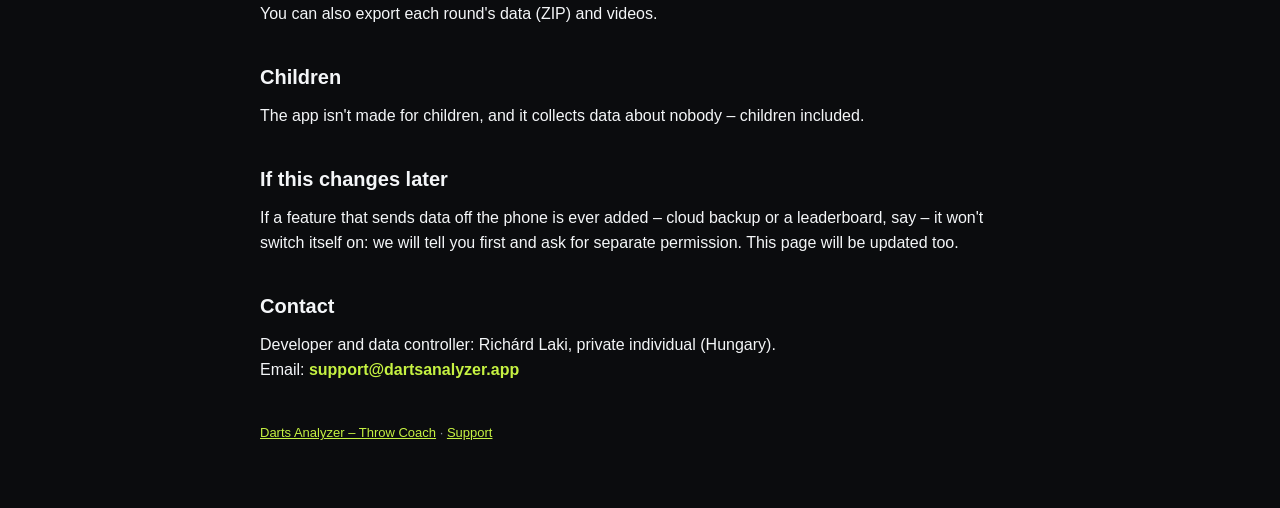
==== commit 3c546420: "Add files via upload" ====
--- a/privacy.html
+++ b/privacy.html
@@ -4,7 +4,7 @@
 <meta charset="utf-8">
 <meta name="viewport" content="width=device-width, initial-scale=1, viewport-fit=cover">
 <title>Privacy – Darts Analyzer</title>
-<meta name="description" content="Darts Analyzer: Throw Coach privacy policy.">
+<meta name="description" content="Darts Analyzer – Throw Coach privacy policy.">
 <link rel="icon" href="favicon.png">
 <link rel="apple-touch-icon" href="apple-touch-icon.png">
 <link rel="stylesheet" href="style.css">
@@ -13,7 +13,7 @@
 <div class="wrap">
   <header class="top">
     <a href="index.html"><img src="icon.png" alt="Darts Analyzer"></a>
-    <div class="name">Darts Analyzer: Throw Coach<small><span data-lang="hu" hidden>Adatvédelem</span><span data-lang="en">Privacy</span></small></div>
+    <div class="name">Darts Analyzer – Throw Coach<small><span data-lang="hu" hidden>Adatvédelem</span><span data-lang="en">Privacy</span></small></div>
     <nav class="lang"><button type="button" data-set-lang="hu">Magyar</button><button type="button" data-set-lang="en">English</button></nav>
   </header>
 
@@ -111,7 +111,7 @@
     Email: <span class="email">support@dartsanalyzer.app</span></p>
   </section>
 
-  <footer><span data-lang="hu" hidden><a href="index.html">Darts Analyzer: Throw Coach</a> · <a href="support.html">Támogatás</a></span><span data-lang="en"><a href="index.html">Darts Analyzer: Throw Coach</a> · <a href="support.html">Support</a></span></footer>
+  <footer><span data-lang="hu" hidden><a href="index.html">Darts Analyzer – Throw Coach</a> · <a href="support.html">Támogatás</a></span><span data-lang="en"><a href="index.html">Darts Analyzer – Throw Coach</a> · <a href="support.html">Support</a></span></footer>
 </div>
 <script>
 (function () {
